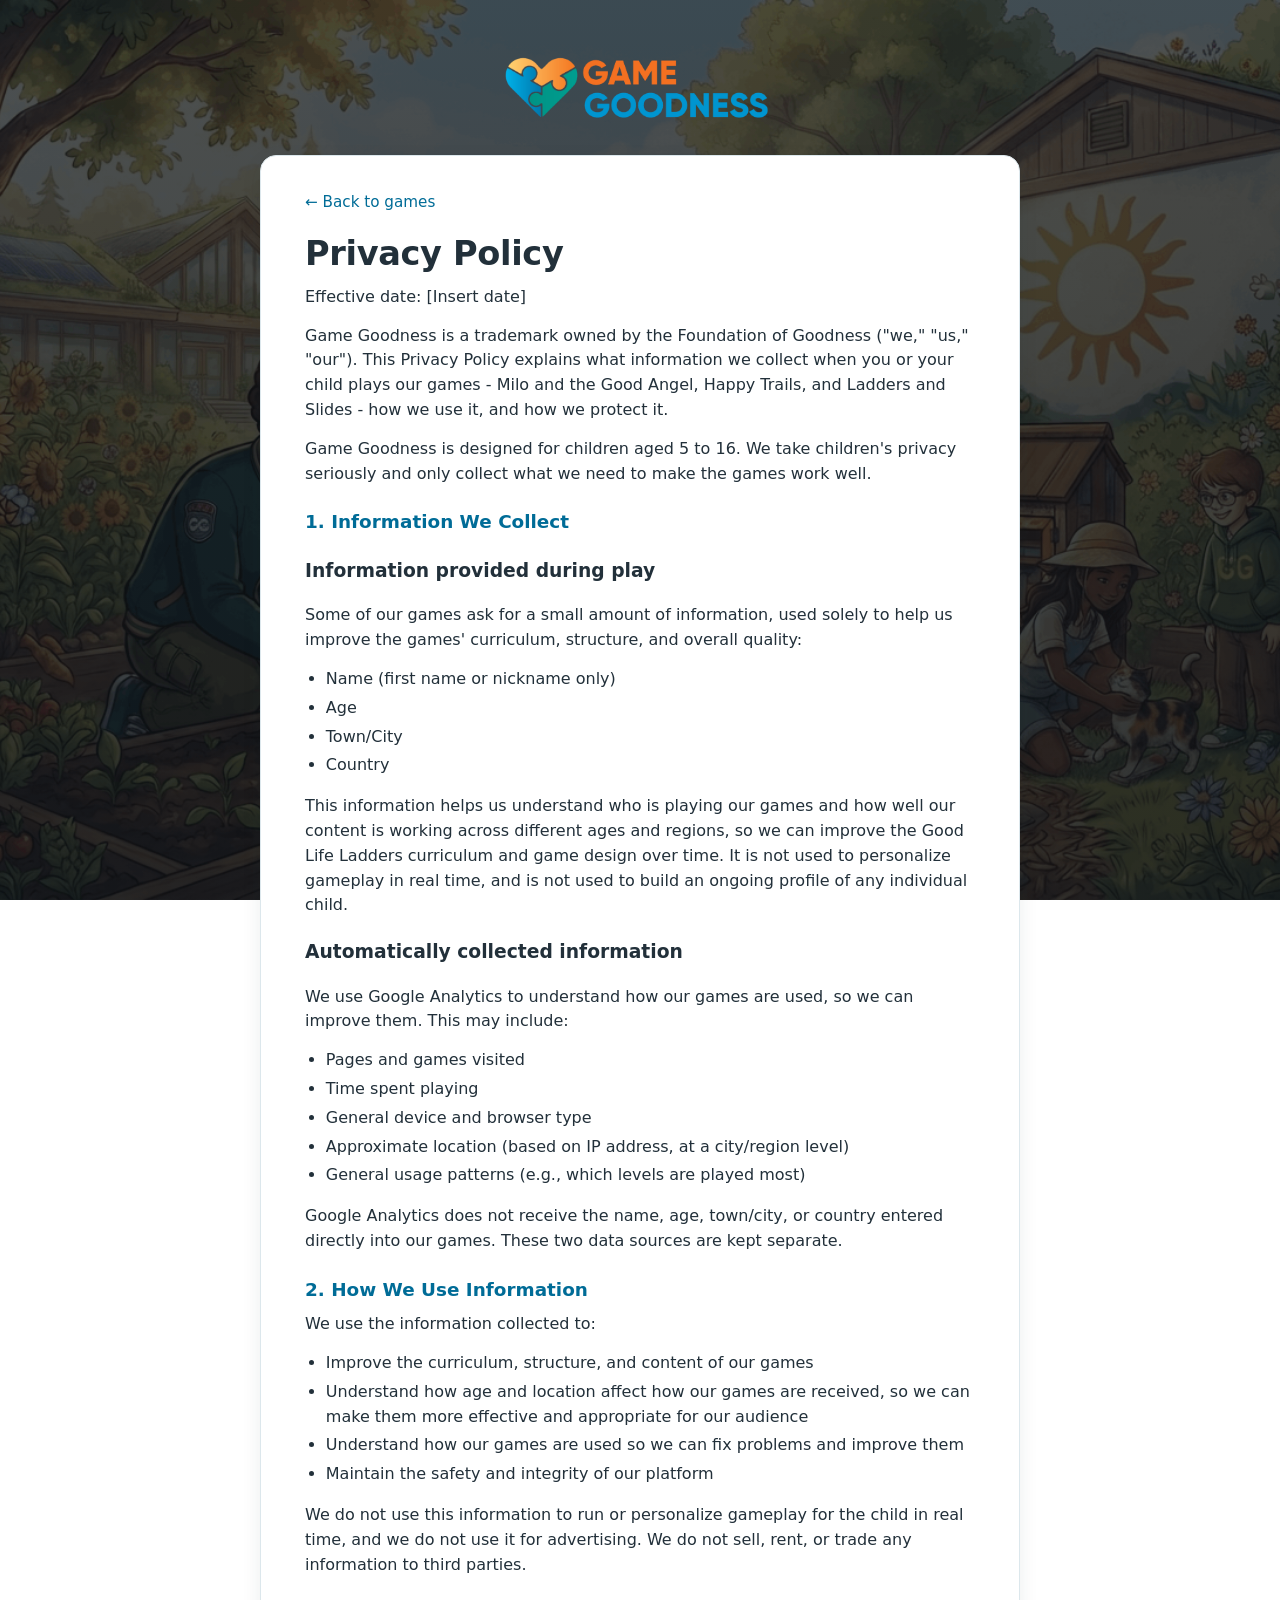
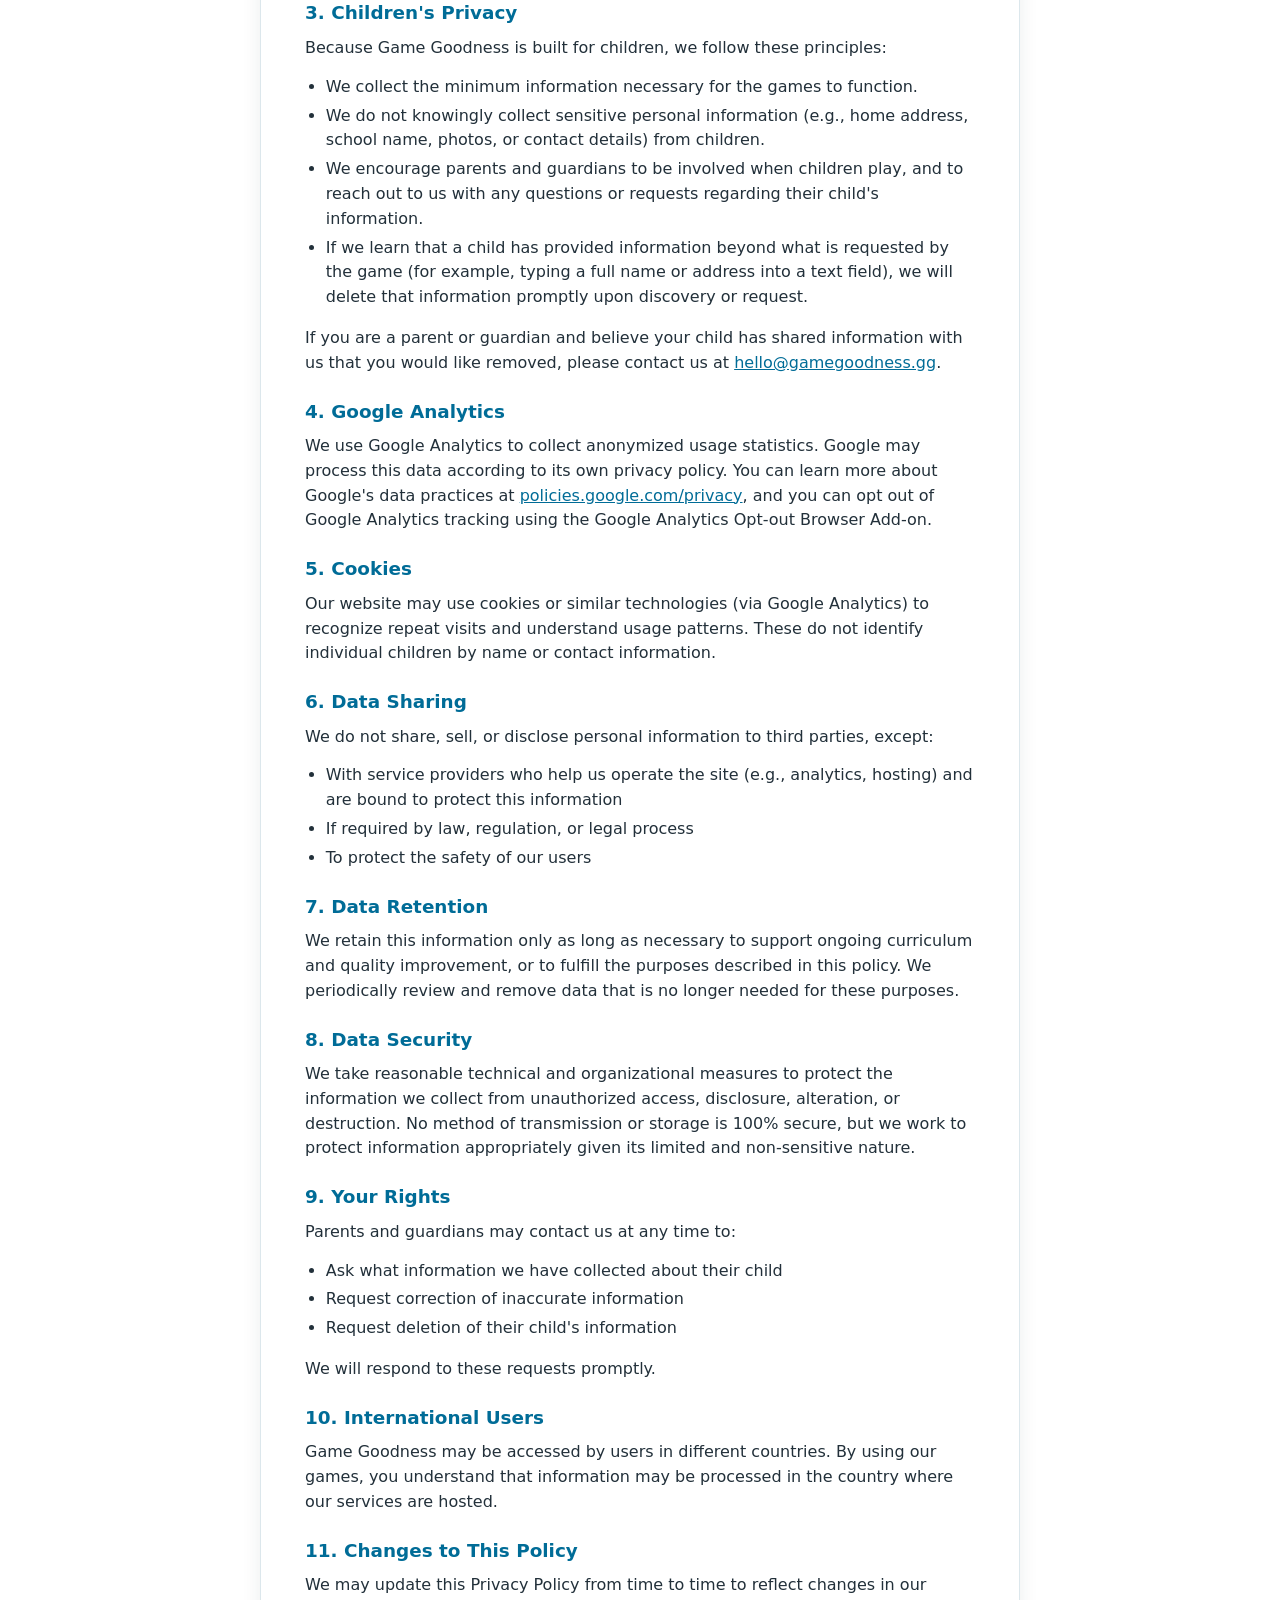
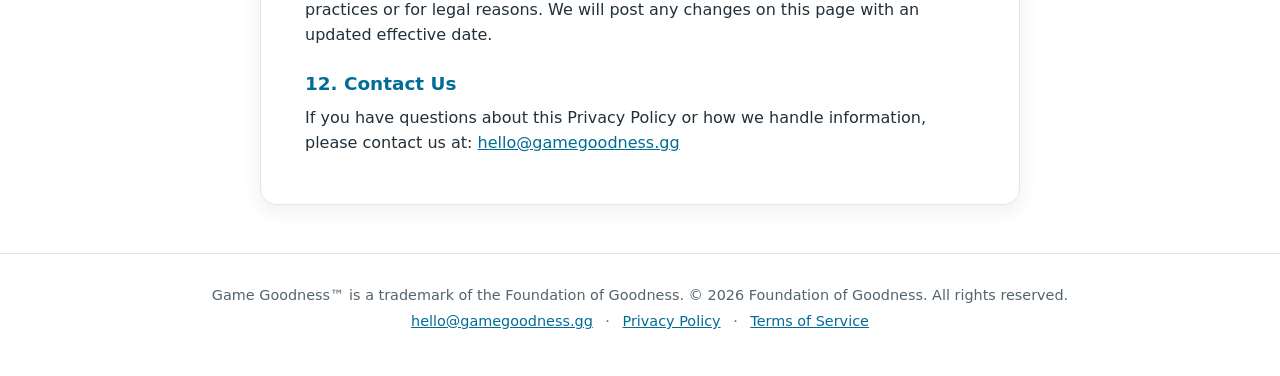
==== privacy-policy.html @ 13c73e88 "privcy to privacy polici" ====
<!doctype html>
<html lang="en">
<head>
  <meta charset="utf-8">
  <meta name="viewport" content="width=device-width, initial-scale=1">

  <title>Privacy Policy - Game Goodness</title>
  <meta name="description" content="How Game Goodness collects, uses, and protects information when children play our games. An initiative of the Foundation of Goodness.">
  <link rel="canonical" href="https://gamegoodness.gg/privacy-policy.html">
  <meta name="robots" content="index, follow">

  <meta name="theme-color" content="#0095D0" media="(prefers-color-scheme: light)">
  <meta name="theme-color" content="#0F1720" media="(prefers-color-scheme: dark)">

  <link rel="icon" href="/assets/favicon.svg" type="image/svg+xml">
  <link rel="stylesheet" href="/styles.css">
</head>
<body>
  <header class="site-header">
    <a href="/"><img class="logo" src="/assets/logo.png" width="853" height="271"
         alt="Game Goodness" fetchpriority="high"></a>
  </header>

  <main class="wrap" id="main">
    <article class="legal">
      <a class="back" href="/">&#8592; Back to games</a>

      <h1>Privacy Policy</h1>
      <p>Effective date: [Insert date]</p>
      <p>Game Goodness is a trademark owned by the Foundation of Goodness ("we," "us," "our"). This Privacy Policy explains what information we collect when you or your child plays our games - Milo and the Good Angel, Happy Trails, and Ladders and Slides - how we use it, and how we protect it.</p>
      <p>Game Goodness is designed for children aged 5 to 16. We take children's privacy seriously and only collect what we need to make the games work well.</p>
      <h2>1. Information We Collect</h2>
      <h3>Information provided during play</h3>
      <p>Some of our games ask for a small amount of information, used solely to help us improve the games' curriculum, structure, and overall quality:</p>
      <ul>
        <li>Name (first name or nickname only)</li>
        <li>Age</li>
        <li>Town/City</li>
        <li>Country</li>
      </ul>
      <p>This information helps us understand who is playing our games and how well our content is working across different ages and regions, so we can improve the Good Life Ladders curriculum and game design over time. It is not used to personalize gameplay in real time, and is not used to build an ongoing profile of any individual child.</p>
      <h3>Automatically collected information</h3>
      <p>We use Google Analytics to understand how our games are used, so we can improve them. This may include:</p>
      <ul>
        <li>Pages and games visited</li>
        <li>Time spent playing</li>
        <li>General device and browser type</li>
        <li>Approximate location (based on IP address, at a city/region level)</li>
        <li>General usage patterns (e.g., which levels are played most)</li>
      </ul>
      <p>Google Analytics does not receive the name, age, town/city, or country entered directly into our games. These two data sources are kept separate.</p>
      <h2>2. How We Use Information</h2>
      <p>We use the information collected to:</p>
      <ul>
        <li>Improve the curriculum, structure, and content of our games</li>
        <li>Understand how age and location affect how our games are received, so we can make them more effective and appropriate for our audience</li>
        <li>Understand how our games are used so we can fix problems and improve them</li>
        <li>Maintain the safety and integrity of our platform</li>
      </ul>
      <p>We do not use this information to run or personalize gameplay for the child in real time, and we do not use it for advertising. We do not sell, rent, or trade any information to third parties.</p>
      <h2>3. Children's Privacy</h2>
      <p>Because Game Goodness is built for children, we follow these principles:</p>
      <ul>
        <li>We collect the minimum information necessary for the games to function.</li>
        <li>We do not knowingly collect sensitive personal information (e.g., home address, school name, photos, or contact details) from children.</li>
        <li>We encourage parents and guardians to be involved when children play, and to reach out to us with any questions or requests regarding their child's information.</li>
        <li>If we learn that a child has provided information beyond what is requested by the game (for example, typing a full name or address into a text field), we will delete that information promptly upon discovery or request.</li>
      </ul>
      <p>If you are a parent or guardian and believe your child has shared information with us that you would like removed, please contact us at <a href="mailto:hello@gamegoodness.gg">hello@gamegoodness.gg</a>.</p>
      <h2>4. Google Analytics</h2>
      <p>We use Google Analytics to collect anonymized usage statistics. Google may process this data according to its own privacy policy. You can learn more about Google's data practices at <a href="https://policies.google.com/privacy" target="_blank" rel="noopener">policies.google.com/privacy</a>, and you can opt out of Google Analytics tracking using the Google Analytics Opt-out Browser Add-on.</p>
      <h2>5. Cookies</h2>
      <p>Our website may use cookies or similar technologies (via Google Analytics) to recognize repeat visits and understand usage patterns. These do not identify individual children by name or contact information.</p>
      <h2>6. Data Sharing</h2>
      <p>We do not share, sell, or disclose personal information to third parties, except:</p>
      <ul>
        <li>With service providers who help us operate the site (e.g., analytics, hosting) and are bound to protect this information</li>
        <li>If required by law, regulation, or legal process</li>
        <li>To protect the safety of our users</li>
      </ul>
      <h2>7. Data Retention</h2>
      <p>We retain this information only as long as necessary to support ongoing curriculum and quality improvement, or to fulfill the purposes described in this policy. We periodically review and remove data that is no longer needed for these purposes.</p>
      <h2>8. Data Security</h2>
      <p>We take reasonable technical and organizational measures to protect the information we collect from unauthorized access, disclosure, alteration, or destruction. No method of transmission or storage is 100% secure, but we work to protect information appropriately given its limited and non-sensitive nature.</p>
      <h2>9. Your Rights</h2>
      <p>Parents and guardians may contact us at any time to:</p>
      <ul>
        <li>Ask what information we have collected about their child</li>
        <li>Request correction of inaccurate information</li>
        <li>Request deletion of their child's information</li>
      </ul>
      <p>We will respond to these requests promptly.</p>
      <h2>10. International Users</h2>
      <p>Game Goodness may be accessed by users in different countries. By using our games, you understand that information may be processed in the country where our services are hosted.</p>
      <h2>11. Changes to This Policy</h2>
      <p>We may update this Privacy Policy from time to time to reflect changes in our practices or for legal reasons. We will post any changes on this page with an updated effective date.</p>
      <h2>12. Contact Us</h2>
      <p>If you have questions about this Privacy Policy or how we handle information, please contact us at: <a href="mailto:hello@gamegoodness.gg">hello@gamegoodness.gg</a></p>
    </article>
  </main>

  <footer class="site-footer">
    <p class="foot-line">Game Goodness&trade; is a trademark of the Foundation of Goodness. &copy; <span id="year">2026</span> Foundation of Goodness. All rights reserved.</p>
    <p class="foot-line">
      <a href="mailto:hello@gamegoodness.gg">hello@gamegoodness.gg</a>
      <span class="dot" aria-hidden="true">&middot;</span>
      <a href="/privacy-policy.html">Privacy Policy</a>
      <span class="dot" aria-hidden="true">&middot;</span>
      <a href="/terms-of-service.html">Terms of Service</a>
    </p>
  </footer>

  <script>
    document.getElementById('year').textContent = new Date().getFullYear();
  </script>
</body>
</html>
---- styles.css ----
/* Game Goodness hub - single stylesheet, no external dependencies.
   Brand colours sampled from the logo:
   orange #F37021, blue #0095D0, teal #009789.
   Note: plain hyphens only, no long dashes anywhere. */

:root {
  /* Calming light backdrop: a soft sky-to-mint wash. */
  --bg: #EAF4F9;
  --bg-grad-top: #EAF4F9;
  --bg-grad-bottom: #EEF6F1;
  --bg-soft: #FFFFFF;
  --card: #FFFFFF;
  --text: #22303A;
  --muted: #55636D;
  --border: #DCE7EC;
  --shadow: 0 6px 20px rgba(31, 45, 56, 0.08);
  --shadow-hover: 0 12px 30px rgba(31, 45, 56, 0.16);

  --orange: #F37021;
  --blue: #0095D0;
  --teal: #009789;
  /* Darker blue used for filled buttons so white label text meets WCAG AA. */
  --blue-strong: #006C97;
  --blue-strong-hover: #005D82;
  --focus: #0B5FA5;

  --maxw: 1120px;
  --radius: 16px;
}

@media (prefers-color-scheme: dark) {
  :root {
    --bg: #0F1720;
    --bg-grad-top: #0F1720;
    --bg-grad-bottom: #12202A;
    --bg-soft: #131E28;
    --card: #18232E;
    --text: #E9EEF2;
    --muted: #A7B4BE;
    --border: #26333F;
    --shadow: 0 6px 20px rgba(0, 0, 0, 0.35);
    --shadow-hover: 0 12px 30px rgba(0, 0, 0, 0.5);
    --blue-strong: #1EA6DF;
    --blue-strong-hover: #45B7E8;
    --focus: #7CC4EA;
  }
}

/* Explicit theme override wins in both directions if a toggle sets data-theme. */
:root[data-theme="light"] {
  --bg: #EAF4F9; --bg-grad-top: #EAF4F9; --bg-grad-bottom: #EEF6F1;
  --bg-soft: #FFFFFF; --card: #FFFFFF; --text: #22303A;
  --muted: #55636D; --border: #DCE7EC; --blue-strong: #006C97;
  --blue-strong-hover: #005D82; --focus: #0B5FA5;
}
:root[data-theme="dark"] {
  --bg: #0F1720; --bg-grad-top: #0F1720; --bg-grad-bottom: #12202A;
  --bg-soft: #131E28; --card: #18232E; --text: #E9EEF2;
  --muted: #A7B4BE; --border: #26333F; --blue-strong: #1EA6DF;
  --blue-strong-hover: #45B7E8; --focus: #7CC4EA;
}

* { box-sizing: border-box; }

html { -webkit-text-size-adjust: 100%; }

body {
  margin: 0;
  min-height: 100vh;
  /* Fallback for browsers that ignore the image layer. */
  background: var(--bg);
  /* Darkened background photo: a dark wash sits over the image so the
     cards and text stay readable. Tweak the rgba alphas to taste. */
  background:
    linear-gradient(180deg, rgba(10, 16, 22, 0.72) 0%, rgba(10, 16, 22, 0.82) 100%),
    url("assets/BG/background_new.png");
  background-size: cover;
  background-position: center;
  background-attachment: fixed;
  background-repeat: no-repeat;
  color: var(--text);
  font-family: system-ui, -apple-system, "Segoe UI", Roboto, Helvetica, Arial, sans-serif;
  line-height: 1.55;
  -webkit-font-smoothing: antialiased;
  display: flex;
  flex-direction: column;
}

img { max-width: 100%; display: block; }

a { color: var(--blue-strong); }

.wrap {
  width: 100%;
  max-width: var(--maxw);
  margin: 0 auto;
  padding: 0 20px;
  flex: 1 0 auto;
}

/* Header */
.site-header {
  text-align: center;
  padding: 40px 20px 8px;
}
.logo {
  height: auto;
  width: min(300px, 62vw);
  margin: 0 auto;
}
.tagline {
  margin: 12px 0 0;
  color: var(--muted);
  font-size: 1.05rem;
}

/* Intro */
.page-title {
  text-align: center;
  font-size: clamp(1.6rem, 4vw, 2.3rem);
  margin: 28px 0 6px;
  letter-spacing: -0.01em;
}
.page-lead {
  text-align: center;
  color: var(--muted);
  max-width: 42rem;
  margin: 0 auto 30px;
}

/* Games as a simple vertical list of rows, not tiles. */
.games {
  list-style: none;
  margin: 0 auto 44px;
  padding: 0;
  max-width: 720px;
  display: flex;
  flex-direction: column;
  gap: 14px;
}

/* Each row is one big link. The Play button lives inside it. */
.game {
  display: flex;
  align-items: center;
  justify-content: space-between;
  gap: 16px 22px;
  flex-wrap: wrap;
  padding: 20px 22px;
  background: var(--card);
  border: 1px solid var(--border);
  border-radius: var(--radius);
  text-decoration: none;
  color: inherit;
  box-shadow: var(--shadow);
  transition: transform 0.15s ease, box-shadow 0.15s ease, border-color 0.15s ease;
}
.game:hover {
  transform: translateY(-2px);
  box-shadow: var(--shadow-hover);
  border-color: var(--blue);
}
.game:focus-visible {
  outline: 3px solid var(--focus);
  outline-offset: 3px;
}

.game-body {
  display: flex;
  flex-direction: column;
  gap: 4px;
  min-width: 12rem;
  flex: 1 1 16rem;
}
.game-title {
  font-size: 1.2rem;
  font-weight: 700;
}
.game-desc {
  color: var(--muted);
  font-size: 0.98rem;
}

/* Play button, styled as a button but part of the row link. */
.btn {
  flex: 0 0 auto;
  min-height: 44px;
  display: inline-flex;
  align-items: center;
  gap: 2px;
  padding: 10px 22px;
  background: var(--blue-strong);
  color: #FFFFFF;
  font-weight: 700;
  font-size: 1rem;
  border-radius: 999px;
  transition: background 0.15s ease;
}
.game:hover .btn { background: var(--blue-strong-hover); }
.btn-arrow { transition: transform 0.15s ease; }
.game:hover .btn-arrow { transform: translateX(3px); }

/* About the Foundation */
.about {
  max-width: 720px;
  margin: 0 auto 48px;
  padding: 26px 26px 8px;
  background: var(--bg-soft);
  border: 1px solid var(--border);
  border-radius: var(--radius);
}
.about-title {
  margin: 0 0 10px;
  font-size: clamp(1.25rem, 3vw, 1.5rem);
  color: var(--blue-strong);
}
.about p {
  margin: 0 0 16px;
  color: var(--muted);
  font-size: 1rem;
}

/* Legal pages (Privacy, Terms) */
.legal {
  max-width: 760px;
  margin: 12px auto 48px;
  padding: 34px clamp(20px, 5vw, 44px);
  background: var(--card);
  border: 1px solid var(--border);
  border-radius: var(--radius);
  box-shadow: var(--shadow);
}
.legal .back {
  display: inline-block;
  margin-bottom: 18px;
  font-size: 0.95rem;
  text-decoration: none;
  color: var(--blue-strong);
}
.legal .back:hover { text-decoration: underline; }
.legal h1 {
  font-size: clamp(1.5rem, 4vw, 2.1rem);
  line-height: 1.25;
  margin: 26px 0 10px;
  letter-spacing: -0.01em;
}
.legal h1:first-of-type { margin-top: 0; }
.legal h2 {
  font-size: 1.15rem;
  margin: 22px 0 8px;
  color: var(--blue-strong);
}
.legal p {
  margin: 0 0 14px;
  color: var(--text);
}
.legal ul {
  margin: 0 0 16px;
  padding-left: 1.3rem;
  color: var(--text);
}
.legal li { margin: 4px 0; }
.legal a { color: var(--blue-strong); }

/* Footer */
.site-footer {
  flex-shrink: 0;
  text-align: center;
  padding: 26px 20px 40px;
  border-top: 1px solid var(--border);
  color: var(--muted);
  font-size: 0.9rem;
}
.foot-line { margin: 4px 0; }
.site-footer a { color: var(--blue-strong); }
.dot { margin: 0 8px; }

/* Respect reduced-motion preferences. */
@media (prefers-reduced-motion: reduce) {
  * { transition: none !important; }
  .card:hover { transform: none; }
}
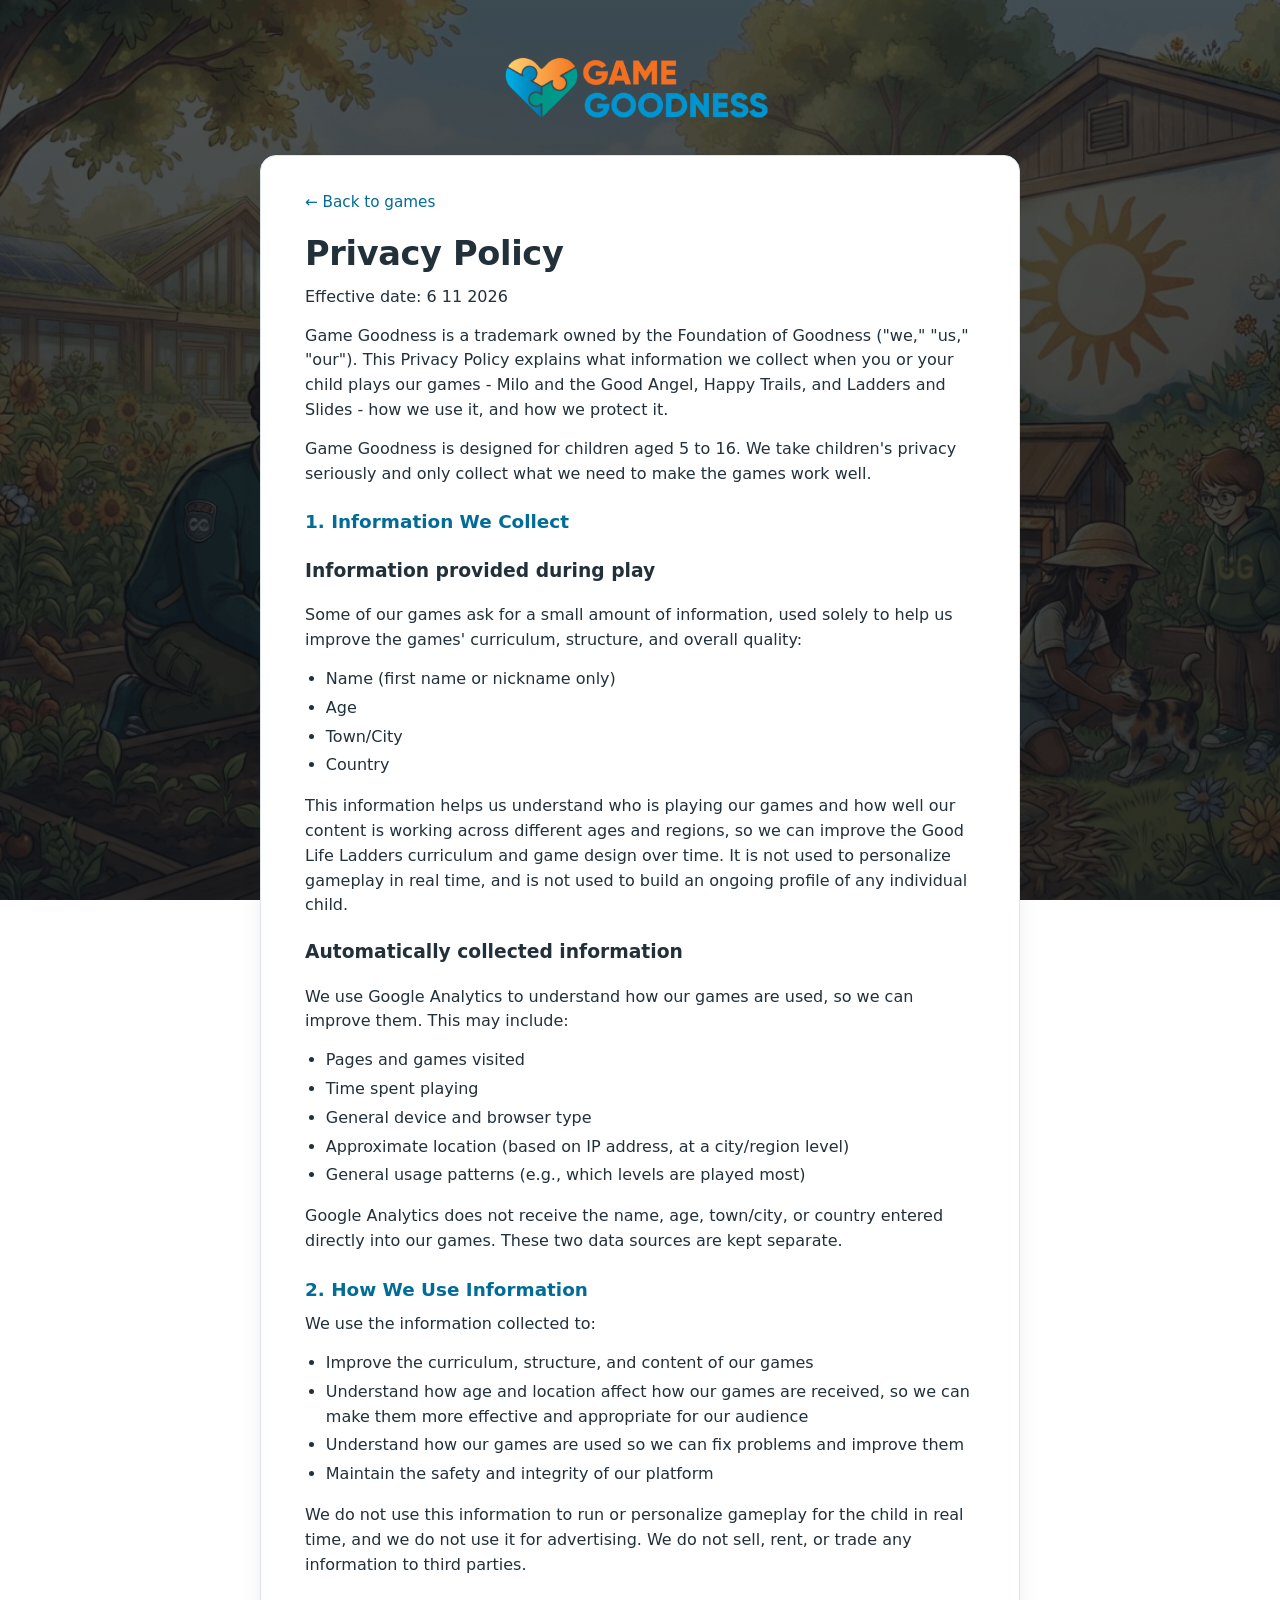
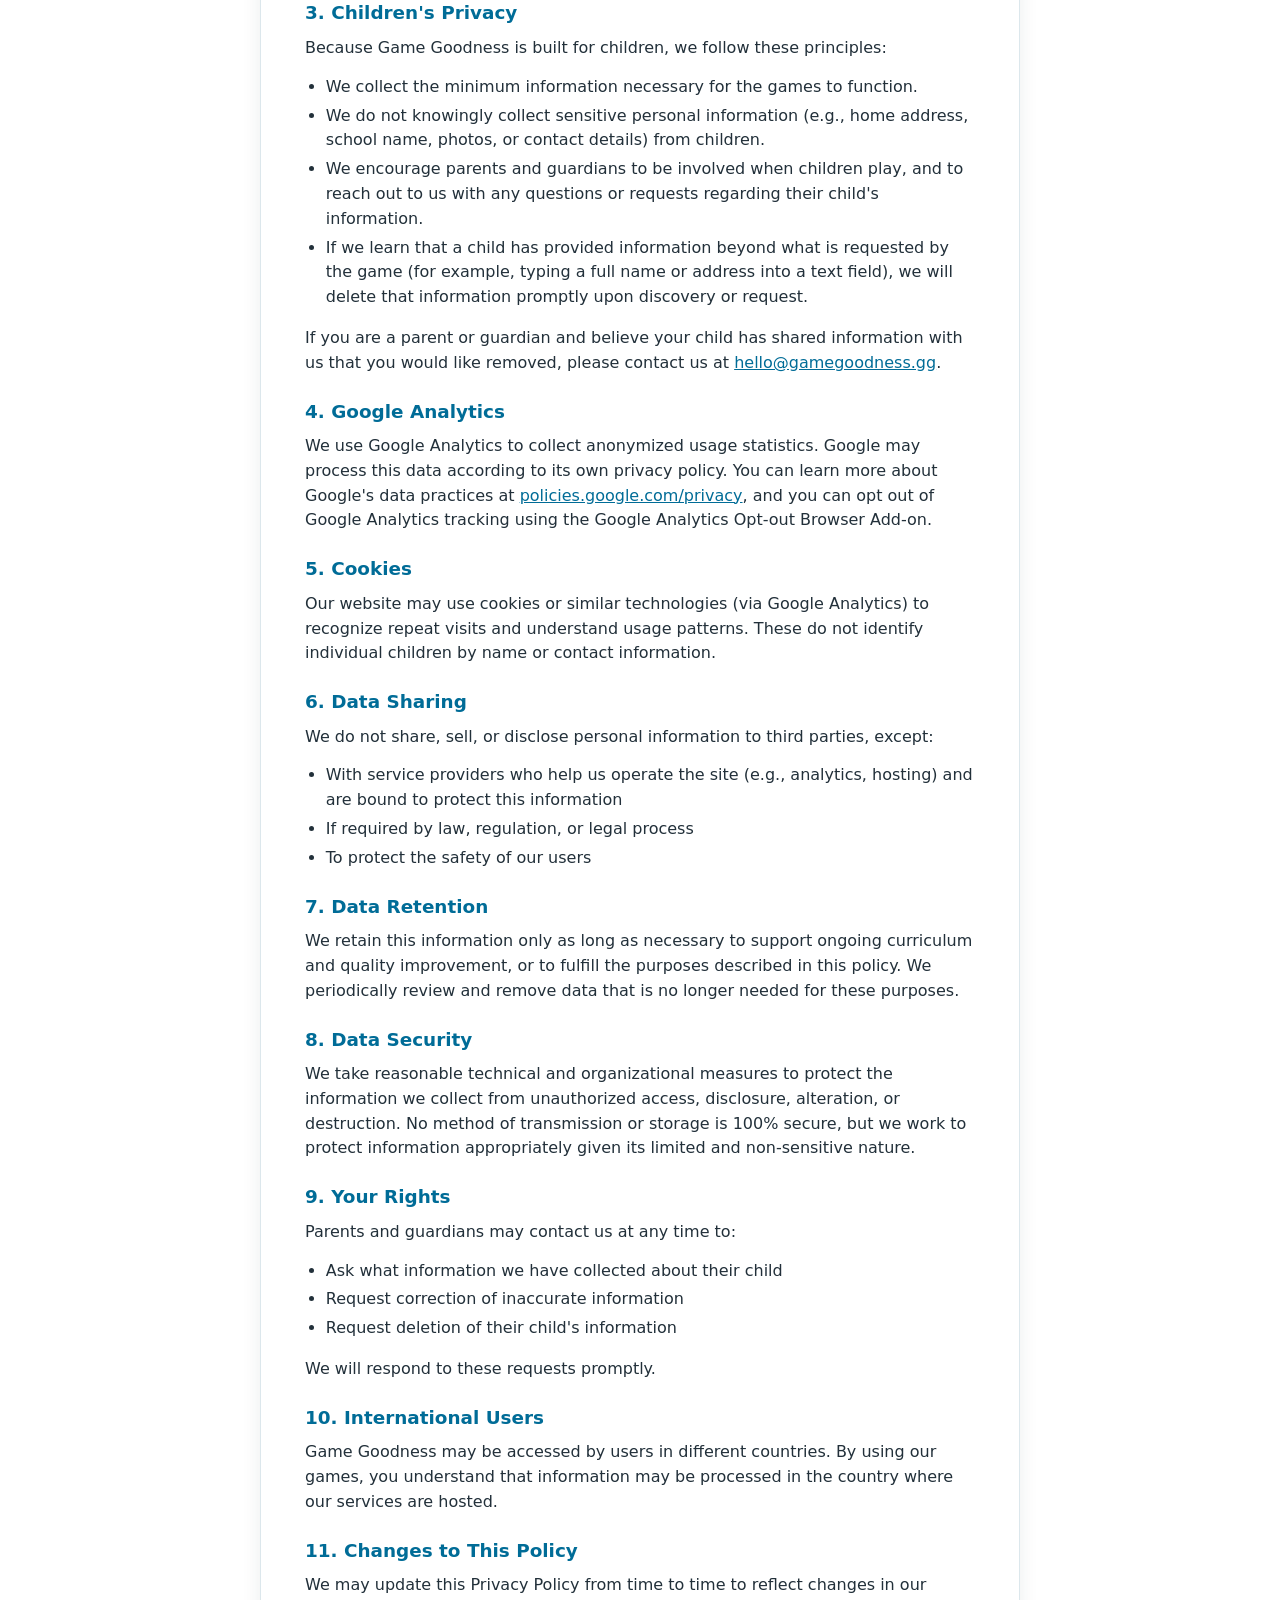
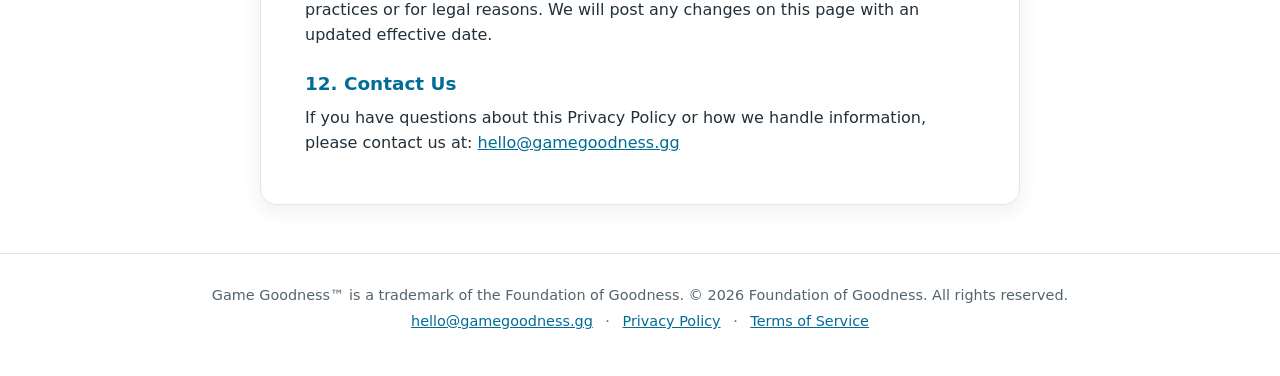
==== commit db664682: "privacy date" ====
--- a/privacy-policy.html
+++ b/privacy-policy.html
@@ -26,7 +26,7 @@
       <a class="back" href="/">&#8592; Back to games</a>
 
       <h1>Privacy Policy</h1>
-      <p>Effective date: [Insert date]</p>
+      <p>Effective date: 6 11 2026</p>
       <p>Game Goodness is a trademark owned by the Foundation of Goodness ("we," "us," "our"). This Privacy Policy explains what information we collect when you or your child plays our games - Milo and the Good Angel, Happy Trails, and Ladders and Slides - how we use it, and how we protect it.</p>
       <p>Game Goodness is designed for children aged 5 to 16. We take children's privacy seriously and only collect what we need to make the games work well.</p>
       <h2>1. Information We Collect</h2>
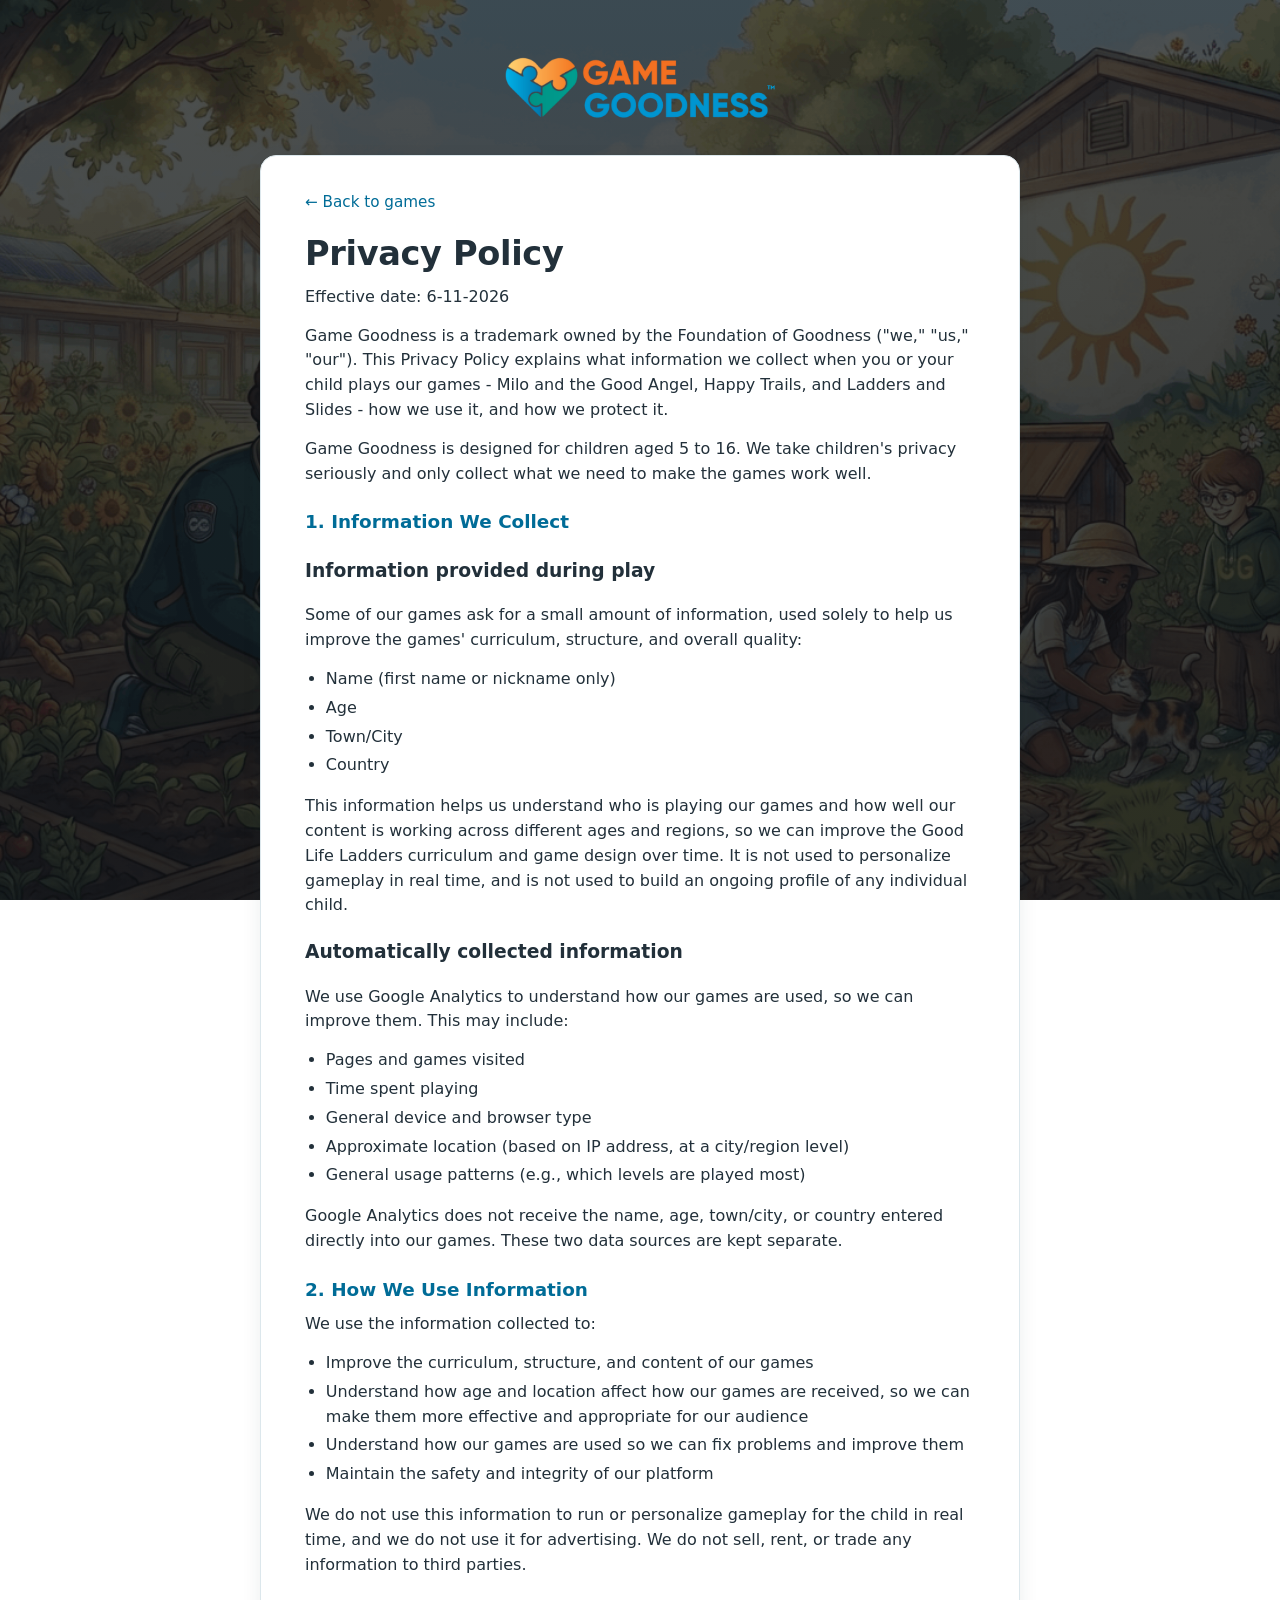
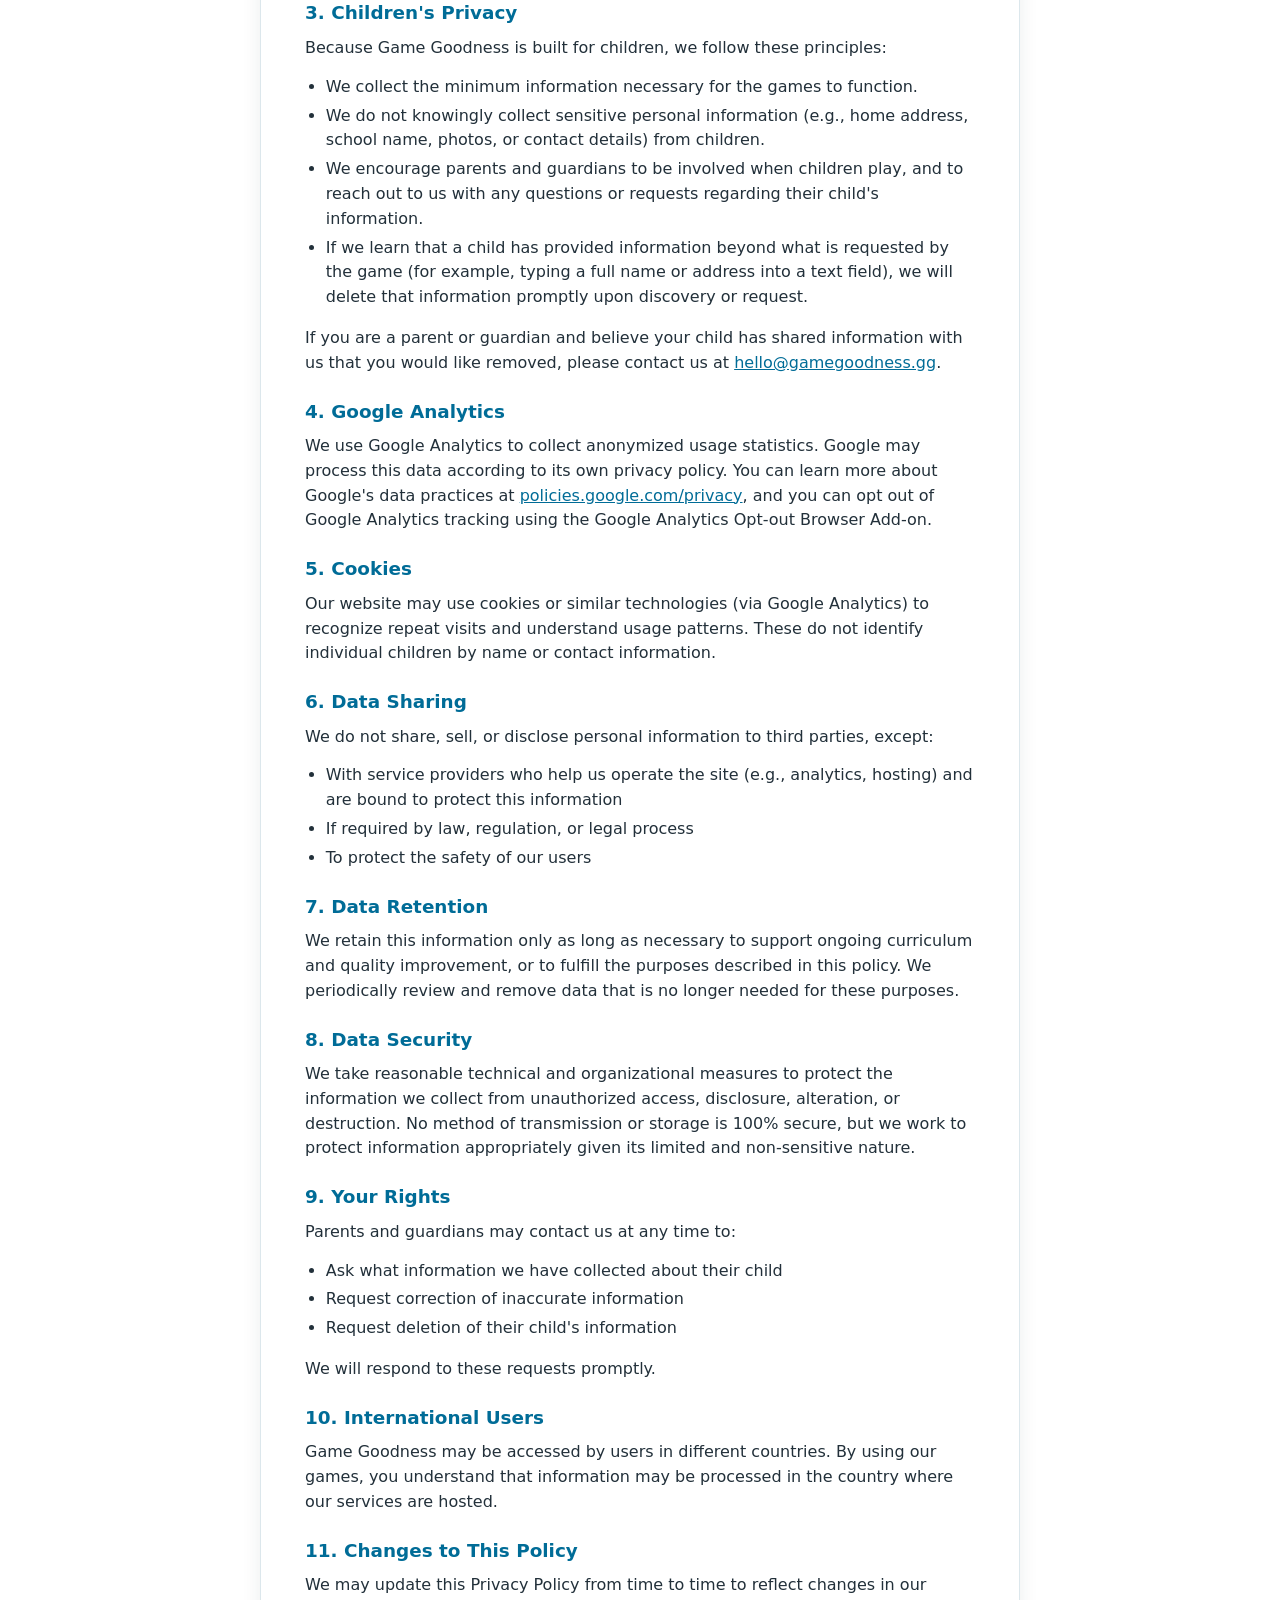
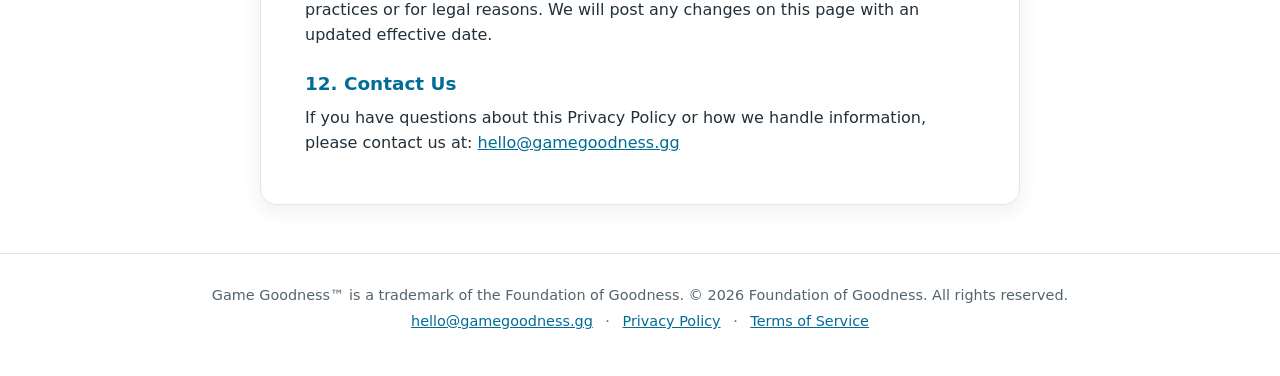
==== commit 3e693aaf: "date dashes" ====
--- a/privacy-policy.html
+++ b/privacy-policy.html
@@ -26,7 +26,7 @@
       <a class="back" href="/">&#8592; Back to games</a>
 
       <h1>Privacy Policy</h1>
-      <p>Effective date: 6 11 2026</p>
+      <p>Effective date: 6-11-2026</p>
       <p>Game Goodness is a trademark owned by the Foundation of Goodness ("we," "us," "our"). This Privacy Policy explains what information we collect when you or your child plays our games - Milo and the Good Angel, Happy Trails, and Ladders and Slides - how we use it, and how we protect it.</p>
       <p>Game Goodness is designed for children aged 5 to 16. We take children's privacy seriously and only collect what we need to make the games work well.</p>
       <h2>1. Information We Collect</h2>
